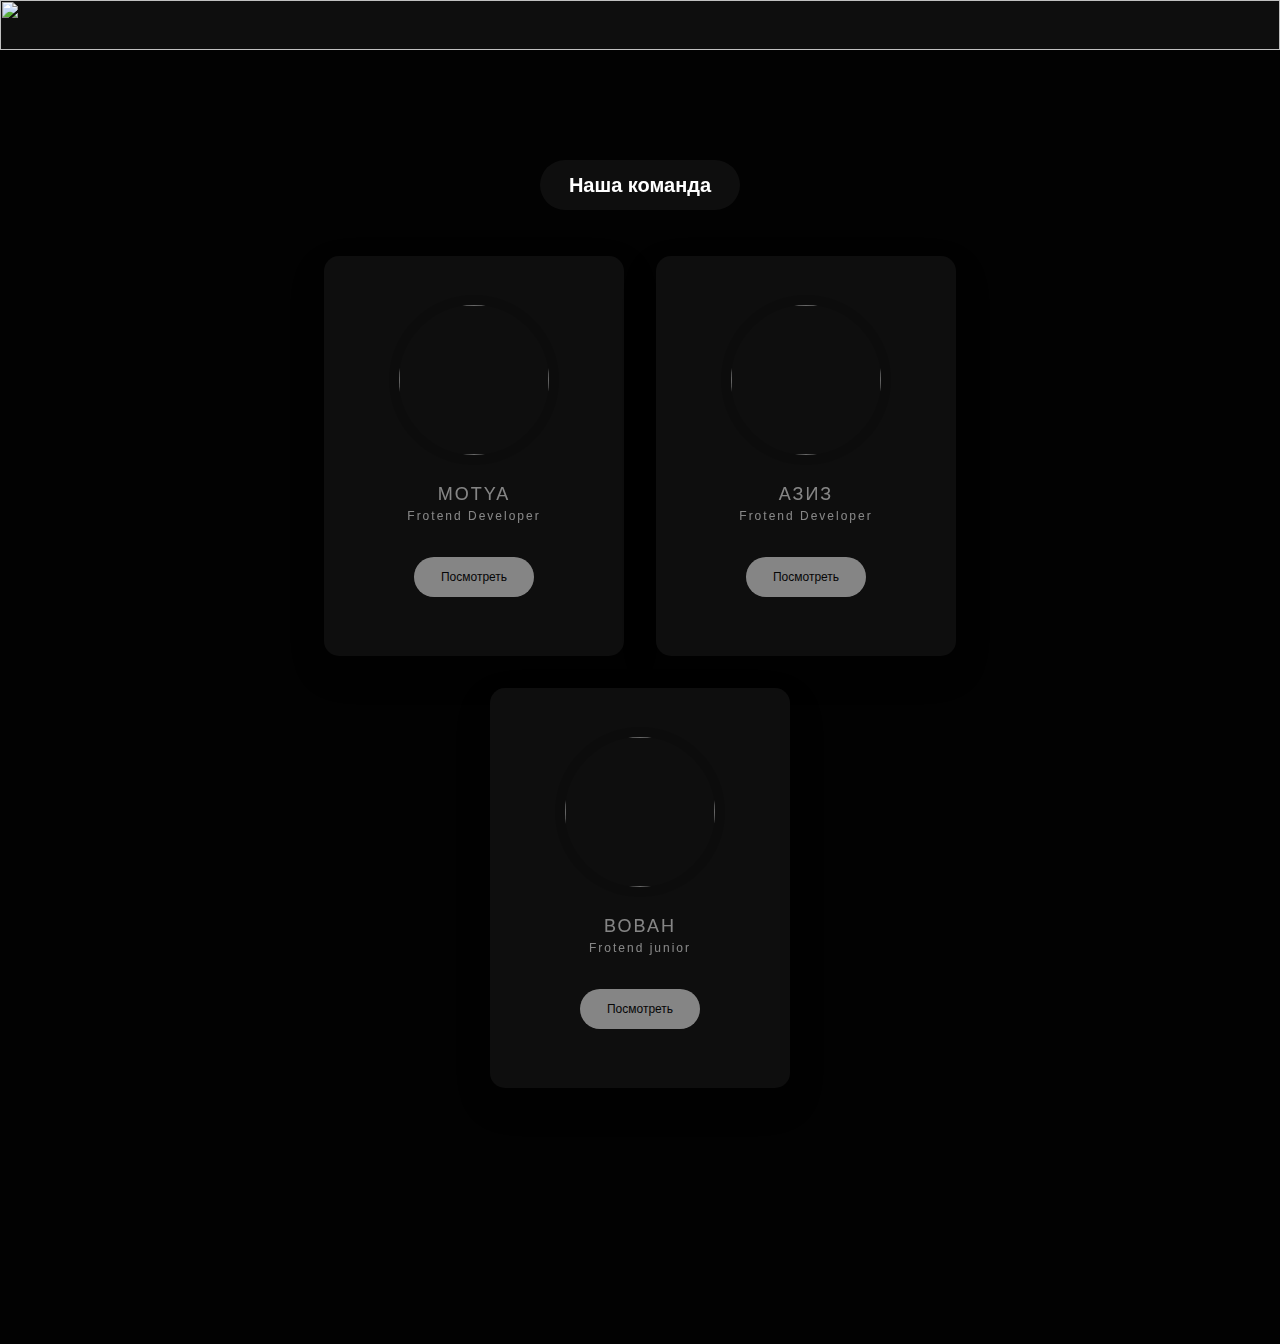
==== index.html @ e023a748 "Update index.html" ====
<!DOCTYPE html>
<html lang="ru">
<head>
  <meta charset="UTF-8">
  <meta http-equiv="X-UA-Compatible" content="IE=edge">
  <meta name="viewport" content="height=device-height,width=600,user-scalable=yes">
  <link rel="stylesheet" href="style.css">
  <link rel="icon" href="tools/favicon/favicon-192x192.png" type="image/x-icon">
  <title>TriangleT</title>
</head>
<body>
  
  <div class="wrap">
    <header>
        <div class="menu">
          <object type="image/svg+xml" data="https://svgshare.com/i/1BVm.svg" id="svg" width="50px" height="50px">
            <img src="https://svgshare.com/i/1BVm.svg">
        </object>
        </div>
    </header>
  </div>

  <div class="card-top">
    <div class="text-top">
      <h1>Наша команда</h1>
    </div>
  </div>
  <div class="container">
    <div class="card">
      <div class="content">
        <div class="img"><img src="https://i.imgur.com/iH5CVAs.jpeg" alt=""></div>
        <div class="cardContent">
          <h3>Motya <br><span>Frotend Developer</span></h3>
        </div>
        <a href="team/pageone/index.html">
            <Button>
                <span><b>Посмотреть</b></span>
            </Button>
          </a>
      </div>
    </div>
    <div class="card">
      <div class="content">
        <div class="img"><img src="https://i.imgur.com/CwDHk1o.jpeg" alt=""></div>
        <div class="cardContent">
          <h3>Азиз <br><span>Frotend Developer</span></h3>
        </div>
        <a href="team/padetwo/index.html">
            <Button>
                <span><b>Посмотреть</b></span>
            </Button>
          </a>
      </div>
  </div>
    <div class="card">
      <div class="content">
        <div class="img"><img src="https://i.imgur.com/VACjMqk.jpeg" alt=""></div>
        <div class="cardContent">
          <h3>Вован <br><span>Frotend junior</span></h3>
        </div>
        <a href="team/pagethree/index.html">
            <Button>
                <span><b>Посмотреть</b></span>
            </Button>
          </a>
      </div>
  </div>
    

  </div>
</body>
</html>
---- style.css ----
:root {
  -color: #0abab5;
  -color2: #1a1e27;
  -color3: #0a0a0a;
  -color4: #020202;

}

body {
    width: 100%;
    height: 100%;
    margin: 0;
    /* background-color: #54857a; */
    background-color: #020202;
  }

* {
  touch-action: none;
}
  
  h1,h2,h3,span,p {
    font-family: "Montserrat", -apple-system, BlinkMacSystemFont, "Segoe UI",
      "Roboto", "Oxygen", "Ubuntu", "Cantarell", "Fira Sans", "Droid Sans",
      "Helvetica Neue", sans-serif;
  }

  .menu {
    display: flex;
    justify-content: center;
    align-items: center;
    position: fixed;
    width: 100%;
    height: 50px;
    font-size: 10px;
    background-color: rgba(255,255,255,0.05);
    color: rgba(255,255,255,0.05);
  }

  .card-top {
    display: flex;
    justify-content: center;
    align-items: center;
    position: absolute;
    width: 100%;
    margin-top: 10em;
    color: #fff;
  }

  .text-top{
    display: flex;
    justify-content: center;
    align-items: center;
    height: 50px;
    width: 200px;
    border-radius: 60px;
    font-size: 10px;
    background-color: rgba(255,255,255,0.05)
  }

   .container {
     display: flex;
     flex-direction: row;
     justify-content: center;
     align-items: center;
     position: relative;
     z-index: 1;
     flex-wrap: wrap;
     padding: 15em;
  }
  
  .card {
    display: flex;
    position: relative;
    justify-content: center;
    align-items: center;
    flex-direction: column;
    width: 300px;
    height: 400px;
    margin: 1em;
    background: rgba(255,255,255,0.05);
    box-shadow: 0 15px 35px rgba(0,0,0,.2);
    border-radius: 15px;
    backdrop-filter: blur(40px);
  }
    
  .content {
    display: flex;
    justify-content: center;
    align-items: center;
    flex-direction: column;
    position: relative;
    opacity: 0.5;
    transition: 0.5s;
    width: 300px;
    height: 400px;
  }
    
    .img {
      position: relative;
      width: 150px; height: 150px;
      border-radius: 50%;
      overflow: hidden;
      border: 10px solid rgba(0,0,0,.25);
    }
  
  img {
    position: absolute;
    top: 0; left: 0;
    width: 100%;
    height: 100%;
    object-fit: cover;
  }
  
  .cardContent h3{ 
    color: #fff;
    text-transform: uppercase;
    letter-spacing: 2px;
    font-weight: 500;
    font-size: 18px;
    text-align: center;
    margin: 20px 0 10px;
    line-height: 1.1em;
  }
  span {
    font-size: 12px;
    font-weight: 300;
    text-transform: initial;
  }
  
  a {
    text-decoration: none;
    font-size: 24px;
  }
  
  button {
    display: flex;
    position: relative;
    justify-content: center;
    align-items: center;
    background-color: #fff;
    border-radius: 40px;
    cursor: pointer;
    border: none;
    padding: 15px;
    margin: 20px;
    height: 40px;
    width: 120px;
  }

  .menu:hover{
    opacity: 1;
    color: #fff;
  }

  .content:hover {
    opacity: 1;
    transform: translateY(-10px);
  }

  @media (min-width: 1200px){

  }

  @media (min-width: 992px){

  }

  @media (min-width: 768px){

  }

  @media (max-width: 480px){
    .card-top {
      width: 480px;
    }
  }
  @media (max-width: 320px){
    .card-top {
      width: 480px;
    }
  }
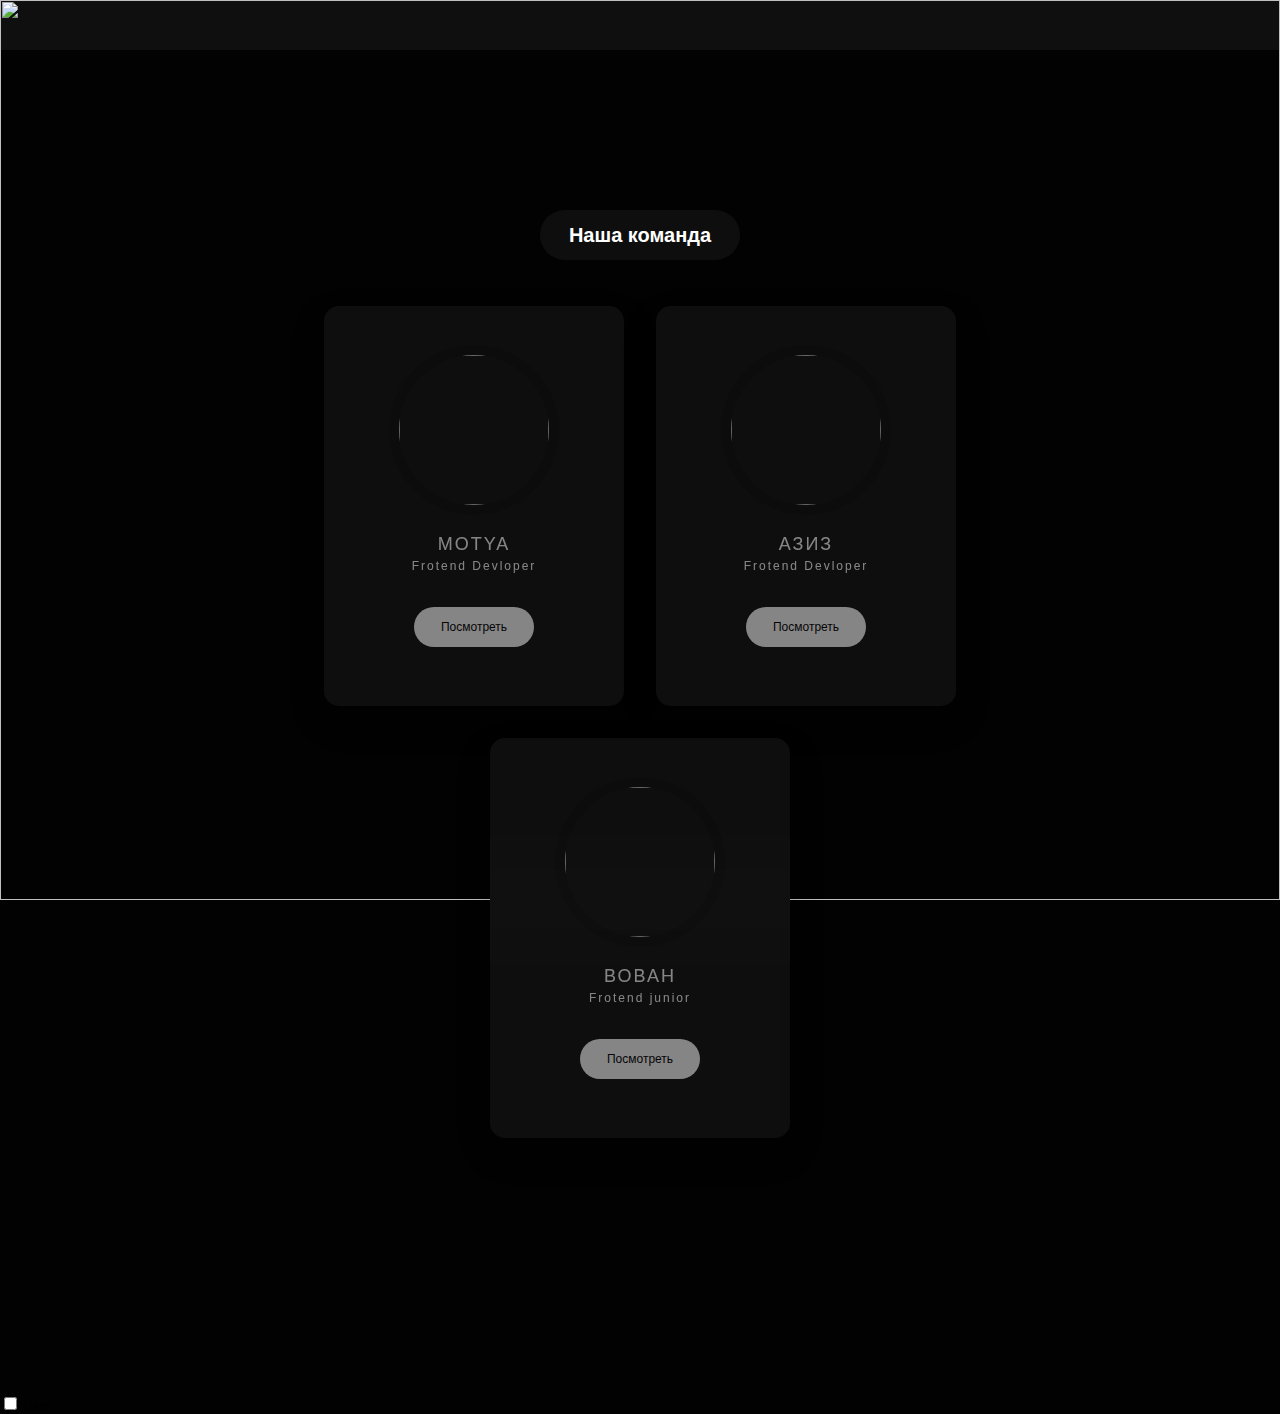
==== commit 4fca351f: "Update index.html" ====
--- a/index.html
+++ b/index.html
@@ -3,14 +3,14 @@
 <head>
   <meta charset="UTF-8">
   <meta http-equiv="X-UA-Compatible" content="IE=edge">
-  <meta name="viewport" content="height=device-height,width=600,user-scalable=yes">
+  <meta name="viewport" content="width=device-width, initial-scale=1.0">
   <link rel="stylesheet" href="style.css">
   <link rel="icon" href="tools/favicon/favicon-192x192.png" type="image/x-icon">
   <title>TriangleT</title>
 </head>
 <body>
-  
-  <div class="wrap">
+
+  <div class="header">
     <header>
         <div class="menu">
           <object type="image/svg+xml" data="https://svgshare.com/i/1BVm.svg" id="svg" width="50px" height="50px">
@@ -19,6 +19,20 @@
         </div>
     </header>
   </div>
+
+  <script>
+    var colorArray = [  " #81D8D0", "#020202" ]; // массив с цветами
+    var i = 0; // итератор
+    
+    function changeColor(){
+        document.body.style.background = colorArray[i]; 
+        i++;
+        if( i > colorArray.length - 1){
+            i = 0;
+        }
+    }
+    
+    </script>
 
   <div class="card-top">
     <div class="text-top">
@@ -30,7 +44,7 @@
       <div class="content">
         <div class="img"><img src="https://i.imgur.com/iH5CVAs.jpeg" alt=""></div>
         <div class="cardContent">
-          <h3>Motya <br><span>Frotend Developer</span></h3>
+          <h3>Motya <br><span>Frotend Devloper</span></h3>
         </div>
         <a href="team/pageone/index.html">
             <Button>
@@ -43,7 +57,7 @@
       <div class="content">
         <div class="img"><img src="https://i.imgur.com/CwDHk1o.jpeg" alt=""></div>
         <div class="cardContent">
-          <h3>Азиз <br><span>Frotend Developer</span></h3>
+          <h3>Азиз <br><span>Frotend Devloper</span></h3>
         </div>
         <a href="team/padetwo/index.html">
             <Button>
@@ -65,8 +79,11 @@
           </a>
       </div>
   </div>
-    
-
+  </div>
+    <div class="view-mod">
+      <input type="checkbox" class="dark-mod-toggle" id="dark-mod-toggle" onclick="javascript:changeColor();">
+      <label for="dark-mod-toggle"></label>
+    <span>Цвет</span>
   </div>
 </body>
 </html>
--- a/style.css
+++ b/style.css
@@ -14,26 +14,20 @@
     background-color: #020202;
   }
 
-* {
-  touch-action: none;
-}
-  
   h1,h2,h3,span,p {
     font-family: "Montserrat", -apple-system, BlinkMacSystemFont, "Segoe UI",
       "Roboto", "Oxygen", "Ubuntu", "Cantarell", "Fira Sans", "Droid Sans",
       "Helvetica Neue", sans-serif;
   }
 
-  .menu {
+header {
     display: flex;
     justify-content: center;
     align-items: center;
-    position: fixed;
     width: 100%;
     height: 50px;
     font-size: 10px;
-    background-color: rgba(255,255,255,0.05);
-    color: rgba(255,255,255,0.05);
+    background-color: #0f0f0f;
   }
 
   .card-top {
@@ -97,7 +91,8 @@
     
     .img {
       position: relative;
-      width: 150px; height: 150px;
+      width: 150px;
+      height: 150px;
       border-radius: 50%;
       overflow: hidden;
       border: 10px solid rgba(0,0,0,.25);
@@ -105,7 +100,8 @@
   
   img {
     position: absolute;
-    top: 0; left: 0;
+    top: 0;
+    left: 0;
     width: 100%;
     height: 100%;
     object-fit: cover;
@@ -157,25 +153,41 @@
     transform: translateY(-10px);
   }
 
-  @media (min-width: 1200px){
+  @media (max-width: 500px){
+    header {
+      width: 150%;
+      height: 1500px;
+    }
+    .text-top {
+      margin-left: 50%;
+    }
+    .container {
+      margin-left: 100px;
+    }
+  }
+  @media (max-width: 380px){
+    header {
+      width: 200%;
+      height: 1500px;
+    }
+    .text-top {
+      margin-left: 22rem;
+    }
+    .container {
+      margin-left: 100px;
+    }
 
   }
-
-  @media (min-width: 992px){
-
+  @media (max-width: 300px){
+    header {
+      width: 250%;
+      height: 1500px;
+    }
   }
 
-  @media (min-width: 768px){
-
-  }
-
-  @media (max-width: 480px){
-    .card-top {
-      width: 480px;
+  @media (max-width: 235px){
+    header {
+      width: 300%;
+      height: 1500px;
     }
   }
-  @media (max-width: 320px){
-    .card-top {
-      width: 480px;
-    }
-  }
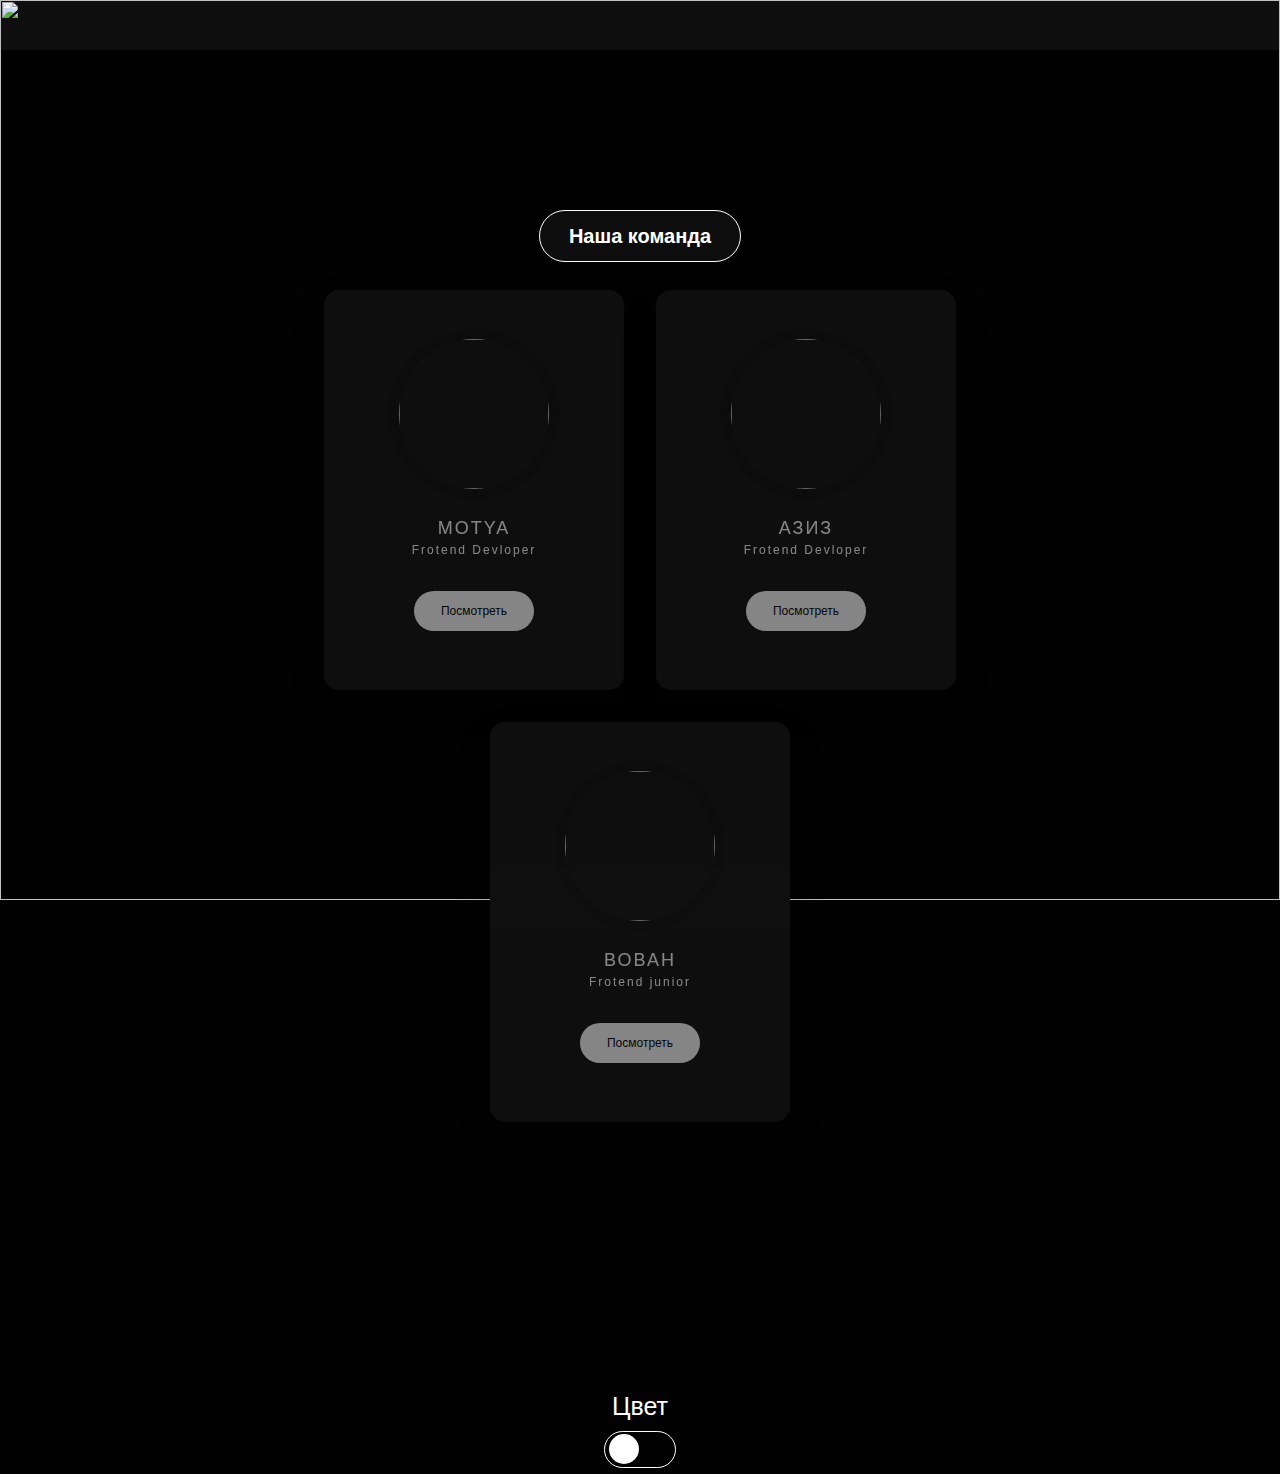
==== commit 2e638c8c: "Update index.html" ====
--- a/index.html
+++ b/index.html
@@ -10,7 +10,7 @@
 </head>
 <body>
 
-  <div class="header">
+  <div class="wrap">
     <header>
         <div class="menu">
           <object type="image/svg+xml" data="https://svgshare.com/i/1BVm.svg" id="svg" width="50px" height="50px">
--- a/style.css
+++ b/style.css
@@ -13,14 +13,14 @@
     /* background-color: #54857a; */
     background-color: #020202;
   }
-
+  
   h1,h2,h3,span,p {
     font-family: "Montserrat", -apple-system, BlinkMacSystemFont, "Segoe UI",
       "Roboto", "Oxygen", "Ubuntu", "Cantarell", "Fira Sans", "Droid Sans",
       "Helvetica Neue", sans-serif;
   }
 
-header {
+  header {
     display: flex;
     justify-content: center;
     align-items: center;
@@ -44,11 +44,12 @@
     display: flex;
     justify-content: center;
     align-items: center;
+    border: 1px solid #fff;
     height: 50px;
     width: 200px;
     border-radius: 60px;
     font-size: 10px;
-    background-color: rgba(255,255,255,0.05)
+    background-color: rgba(255,255,255,0.05);
   }
 
    .container {
@@ -59,7 +60,7 @@
      position: relative;
      z-index: 1;
      flex-wrap: wrap;
-     padding: 15em;
+     padding: 14em;
   }
   
   .card {
@@ -152,11 +153,72 @@
     opacity: 1;
     transform: translateY(-10px);
   }
+  
+.view-mod {
+  display: flex;
+  justify-content: center;
+  align-items: center;
+  flex-direction: column-reverse;
+  margin-top: 20px;
+  color: #fff;
+}
+
+.view-mod span {
+  font-size: 25px;
+  margin: 10px;
+}
+
+
+label {
+   width: 70px;
+   height: 35px;
+   position: relative;
+   display: block;
+   border: 1px solid #fff;
+   background: #ffffff00;
+   cursor: pointer;
+   border-radius: 25px; 
+   transition: 0.3s;
+}
+ 
+label:after {
+  content: '';
+  width: 30px;
+  height: 30px;
+  left: 4px;
+  top: 2px;
+  right: 2px;
+  position:absolute;
+  background: #fff;
+  border-radius: 50%;
+  transition: 0.3s;
+ }
+ 
+input {
+  width: 0;
+  height: 0;
+  visibility: hidden;
+}
+ 
+input:checked + label {
+  background: #ffffff00;
+  border: 1px solid #000;
+}
+ 
+input:checked + label::after {
+  content: '';
+  transform: translateX(105%);
+  background: #000;
+}
+
+input:checked + label + span {
+  color: #000;
+}
+
 
   @media (max-width: 500px){
     header {
       width: 150%;
-      height: 1500px;
     }
     .text-top {
       margin-left: 50%;
@@ -168,7 +230,6 @@
   @media (max-width: 380px){
     header {
       width: 200%;
-      height: 1500px;
     }
     .text-top {
       margin-left: 22rem;
@@ -181,13 +242,13 @@
   @media (max-width: 300px){
     header {
       width: 250%;
-      height: 1500px;
     }
   }
 
   @media (max-width: 235px){
     header {
       width: 300%;
-      height: 1500px;
-    }
-  }
+    }
+  }
+
+  
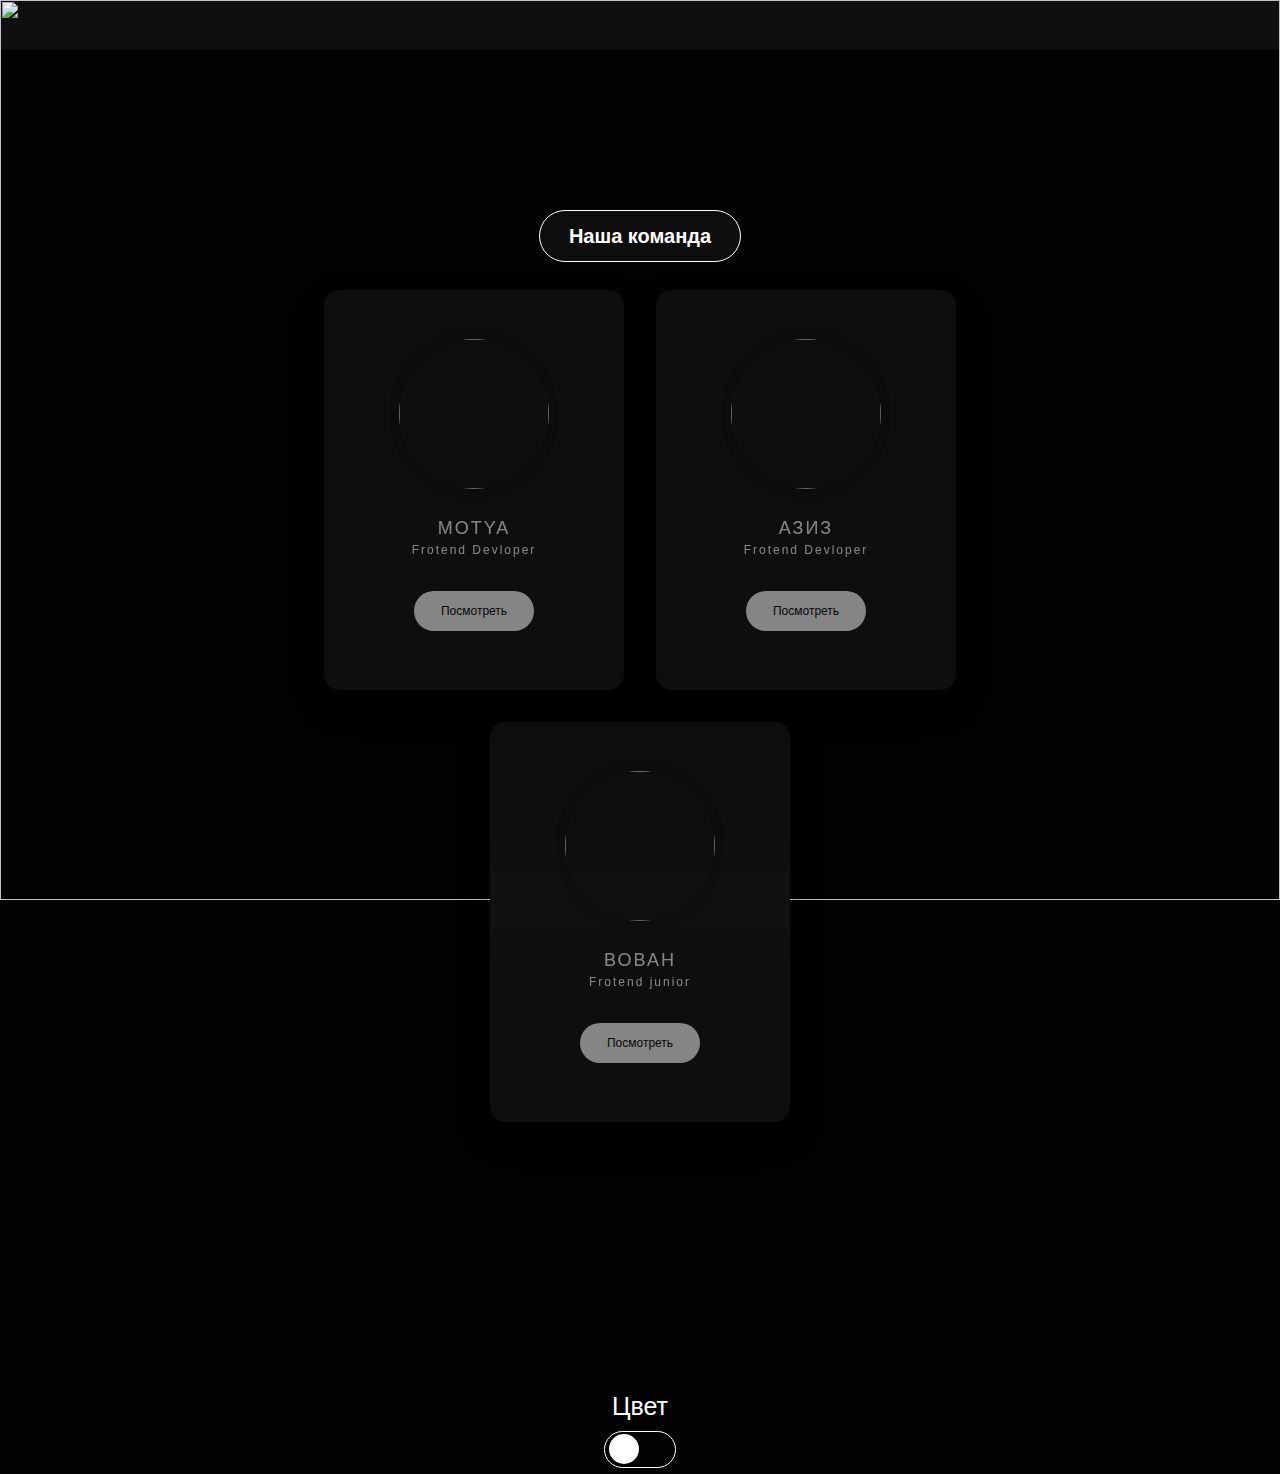
==== commit 33669323: "Update index.html" ====
--- a/index.html
+++ b/index.html
@@ -10,6 +10,10 @@
 </head>
 <body>
 
+  <div class="background">
+    <img src='https://i.postimg.cc/Pq0P7b8D/Picsart-24-10-29-13-33-38-066.png' border='0'/>
+  </div>
+
   <div class="wrap">
     <header>
         <div class="menu">
@@ -19,20 +23,6 @@
         </div>
     </header>
   </div>
-
-  <script>
-    var colorArray = [  " #81D8D0", "#020202" ]; // массив с цветами
-    var i = 0; // итератор
-    
-    function changeColor(){
-        document.body.style.background = colorArray[i]; 
-        i++;
-        if( i > colorArray.length - 1){
-            i = 0;
-        }
-    }
-    
-    </script>
 
   <div class="card-top">
     <div class="text-top">
@@ -79,11 +69,16 @@
           </a>
       </div>
   </div>
-  </div>
+</div>
+  
+
     <div class="view-mod">
-      <input type="checkbox" class="dark-mod-toggle" id="dark-mod-toggle" onclick="javascript:changeColor();">
-      <label for="dark-mod-toggle"></label>
-    <span>Цвет</span>
-  </div>
+        <input type="checkbox" class="dark-mod-toggle" id="dark-mod-toggle" onclick="javascript:changeColor();">
+        <label for="dark-mod-toggle"></label>
+        <span>Цвет</span>
+    </div>
+
+  <script src="scripts.js"></script>
+
 </body>
 </html>
--- a/style.css
+++ b/style.css
@@ -226,6 +226,9 @@
     .container {
       margin-left: 100px;
     }
+    .view-mod {
+      margin: -10px 0 80px 240px;
+    }
   }
   @media (max-width: 380px){
     header {
@@ -234,6 +237,9 @@
     .text-top {
       margin-left: 22rem;
     }
+    .view-mod {
+      margin: -10px 0 80px 240px;
+    }
     .container {
       margin-left: 100px;
     }
@@ -243,12 +249,18 @@
     header {
       width: 250%;
     }
+    .view-mod {
+      margin: -10px 0 80px 240px;
+    }
   }
 
   @media (max-width: 235px){
     header {
       width: 300%;
     }
-  }
-
-  
+    .view-mod {
+      margin: -10px 0 80px 240px;
+    }
+  }
+
+  
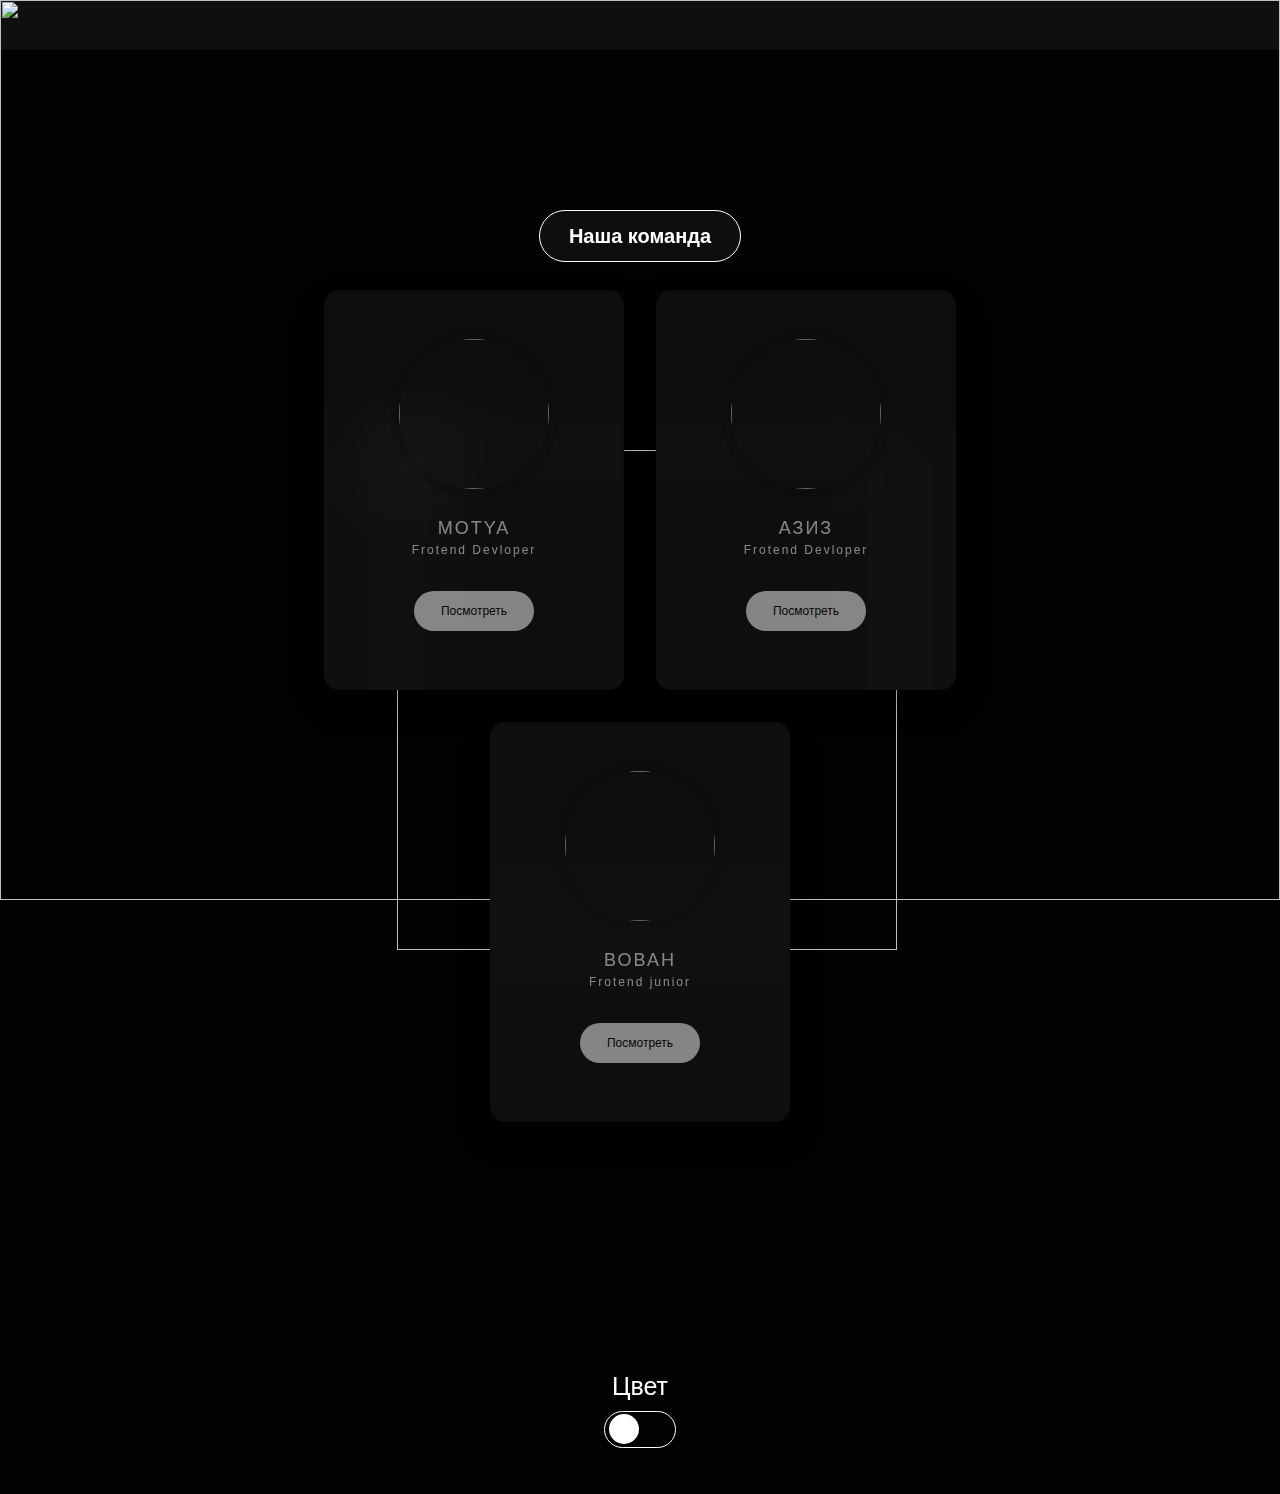
==== commit 4aff37b4: "Update index.html" ====
--- a/index.html
+++ b/index.html
@@ -6,6 +6,7 @@
   <meta name="viewport" content="width=device-width, initial-scale=1.0">
   <link rel="stylesheet" href="style.css">
   <link rel="icon" href="tools/favicon/favicon-192x192.png" type="image/x-icon">
+  <link rel="stylesheet" href="adaptive/media.css">
   <title>TriangleT</title>
 </head>
 <body>
--- a/style.css
+++ b/style.css
@@ -10,8 +10,8 @@
     width: 100%;
     height: 100%;
     margin: 0;
-    /* background-color: #54857a; */
     background-color: #020202;
+
   }
   
   h1,h2,h3,span,p {
@@ -28,6 +28,15 @@
     height: 50px;
     font-size: 10px;
     background-color: #0f0f0f;
+  }
+
+   .background {
+    position: fixed;
+    top: 50%;
+    left: 37%;
+    width: 500px;
+    height: 500px;
+    z-index: -1;
   }
 
   .card-top {
@@ -159,7 +168,7 @@
   justify-content: center;
   align-items: center;
   flex-direction: column-reverse;
-  margin-top: 20px;
+  margin-bottom: 40px;
   color: #fff;
 }
 
@@ -216,6 +225,32 @@
 }
 
 
+  @media (max-width: 1443px) {
+    .background {
+      left: 31%;
+    }
+  }
+
+  @media (max-width: 1100px) {
+    .background {
+      left: 26%;
+    }
+  }
+
+  @media (max-width: 840px) {
+    .background {
+      left: 20%;
+    }
+  }
+
+  @media (max-width: 640px) {
+    .background {
+      left: 15%;
+    }
+  }
+
+
+
   @media (max-width: 500px){
     header {
       width: 150%;
@@ -263,4 +298,4 @@
     }
   }
 
-  
+  --- a/adaptive/media.css
+++ b/adaptive/media.css
@@ -0,0 +1 @@
+
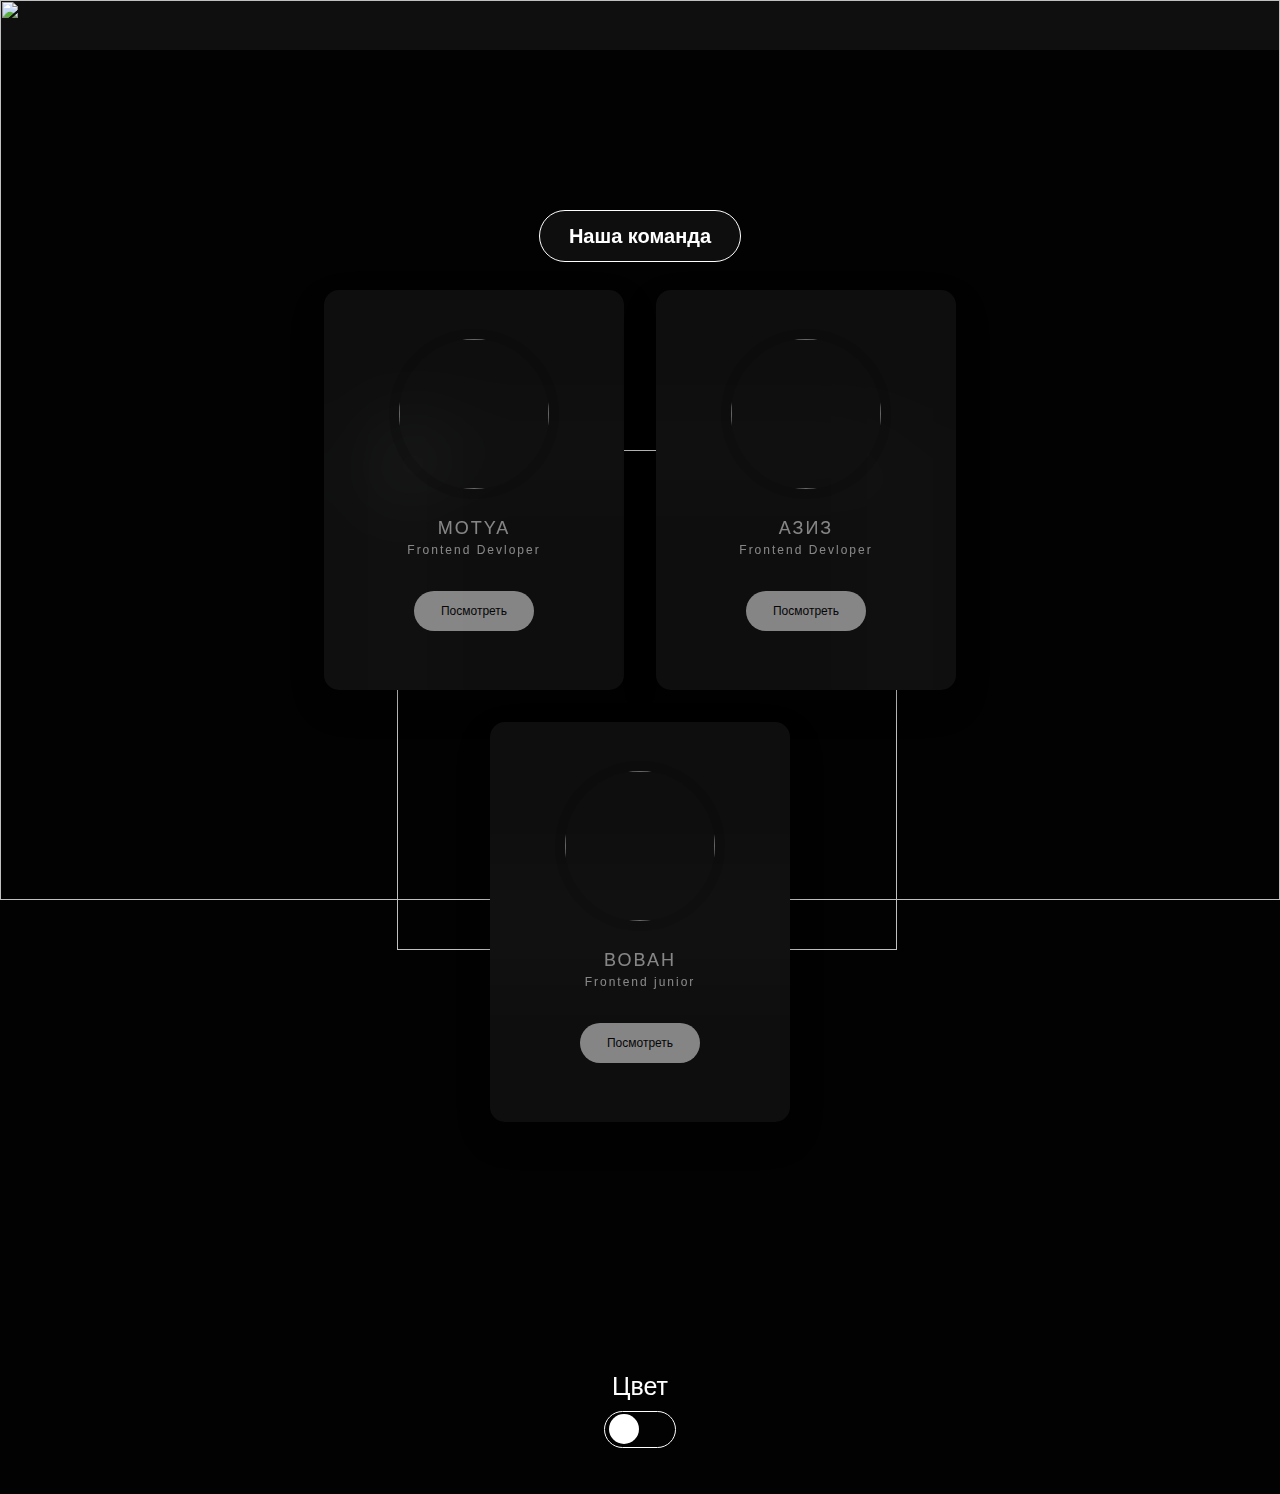
==== commit 0c2b6e92: "Update index.html" ====
--- a/index.html
+++ b/index.html
@@ -5,8 +5,8 @@
   <meta http-equiv="X-UA-Compatible" content="IE=edge">
   <meta name="viewport" content="width=device-width, initial-scale=1.0">
   <link rel="stylesheet" href="style.css">
+  <link rel="stylesheet" href="adaptive/media.css">
   <link rel="icon" href="tools/favicon/favicon-192x192.png" type="image/x-icon">
-  <link rel="stylesheet" href="adaptive/media.css">
   <title>TriangleT</title>
 </head>
 <body>
@@ -35,7 +35,7 @@
       <div class="content">
         <div class="img"><img src="https://i.imgur.com/iH5CVAs.jpeg" alt=""></div>
         <div class="cardContent">
-          <h3>Motya <br><span>Frotend Devloper</span></h3>
+          <h3>Motya <br><span>Frontend Devloper</span></h3>
         </div>
         <a href="team/pageone/index.html">
             <Button>
@@ -48,7 +48,7 @@
       <div class="content">
         <div class="img"><img src="https://i.imgur.com/CwDHk1o.jpeg" alt=""></div>
         <div class="cardContent">
-          <h3>Азиз <br><span>Frotend Devloper</span></h3>
+          <h3>Азиз <br><span>Frontend Devloper</span></h3>
         </div>
         <a href="team/padetwo/index.html">
             <Button>
@@ -61,7 +61,7 @@
       <div class="content">
         <div class="img"><img src="https://i.imgur.com/VACjMqk.jpeg" alt=""></div>
         <div class="cardContent">
-          <h3>Вован <br><span>Frotend junior</span></h3>
+          <h3>Вован <br><span>Frontend junior</span></h3>
         </div>
         <a href="team/pagethree/index.html">
             <Button>
--- a/style.css
+++ b/style.css
@@ -222,80 +222,4 @@
 
 input:checked + label + span {
   color: #000;
-}
-
-
-  @media (max-width: 1443px) {
-    .background {
-      left: 31%;
-    }
-  }
-
-  @media (max-width: 1100px) {
-    .background {
-      left: 26%;
-    }
-  }
-
-  @media (max-width: 840px) {
-    .background {
-      left: 20%;
-    }
-  }
-
-  @media (max-width: 640px) {
-    .background {
-      left: 15%;
-    }
-  }
-
-
-
-  @media (max-width: 500px){
-    header {
-      width: 150%;
-    }
-    .text-top {
-      margin-left: 50%;
-    }
-    .container {
-      margin-left: 100px;
-    }
-    .view-mod {
-      margin: -10px 0 80px 240px;
-    }
-  }
-  @media (max-width: 380px){
-    header {
-      width: 200%;
-    }
-    .text-top {
-      margin-left: 22rem;
-    }
-    .view-mod {
-      margin: -10px 0 80px 240px;
-    }
-    .container {
-      margin-left: 100px;
-    }
-
-  }
-  @media (max-width: 300px){
-    header {
-      width: 250%;
-    }
-    .view-mod {
-      margin: -10px 0 80px 240px;
-    }
-  }
-
-  @media (max-width: 235px){
-    header {
-      width: 300%;
-    }
-    .view-mod {
-      margin: -10px 0 80px 240px;
-    }
-  }
-
-  +} 
--- a/adaptive/media.css
+++ b/adaptive/media.css
@@ -1 +1,72 @@
+ @media (max-width: 1443px) {
+    .background {
+      left: 31%;
+    }
+  }
 
+  @media (max-width: 1100px) {
+    .background {
+      left: 26%;
+    }
+  }
+
+  @media (max-width: 840px) {
+    .background {
+      left: 20%;
+    }
+  }
+
+  @media (max-width: 640px) {
+    .background {
+      left: 15%;
+    }
+  }
+
+
+
+  @media (max-width: 500px){
+    header {
+      width: 150%;
+    }
+    .text-top {
+      margin-left: 50%;
+    }
+    .container {
+      margin-left: 100px;
+    }
+    .view-mod {
+      margin: -10px 0 80px 240px;
+    }
+  }
+  @media (max-width: 380px){
+    header {
+      width: 200%;
+    }
+    .text-top {
+      margin-left: 22rem;
+    }
+    .view-mod {
+      margin: -10px 0 80px 240px;
+    }
+    .container {
+      margin-left: 100px;
+    }
+
+  }
+  @media (max-width: 300px){
+    header {
+      width: 250%;
+    }
+    .view-mod {
+      margin: -10px 0 80px 240px;
+    }
+  }
+
+  @media (max-width: 235px){
+    header {
+      width: 300%;
+    }
+    .view-mod {
+      margin: -10px 0 80px 240px;
+    }
+  }
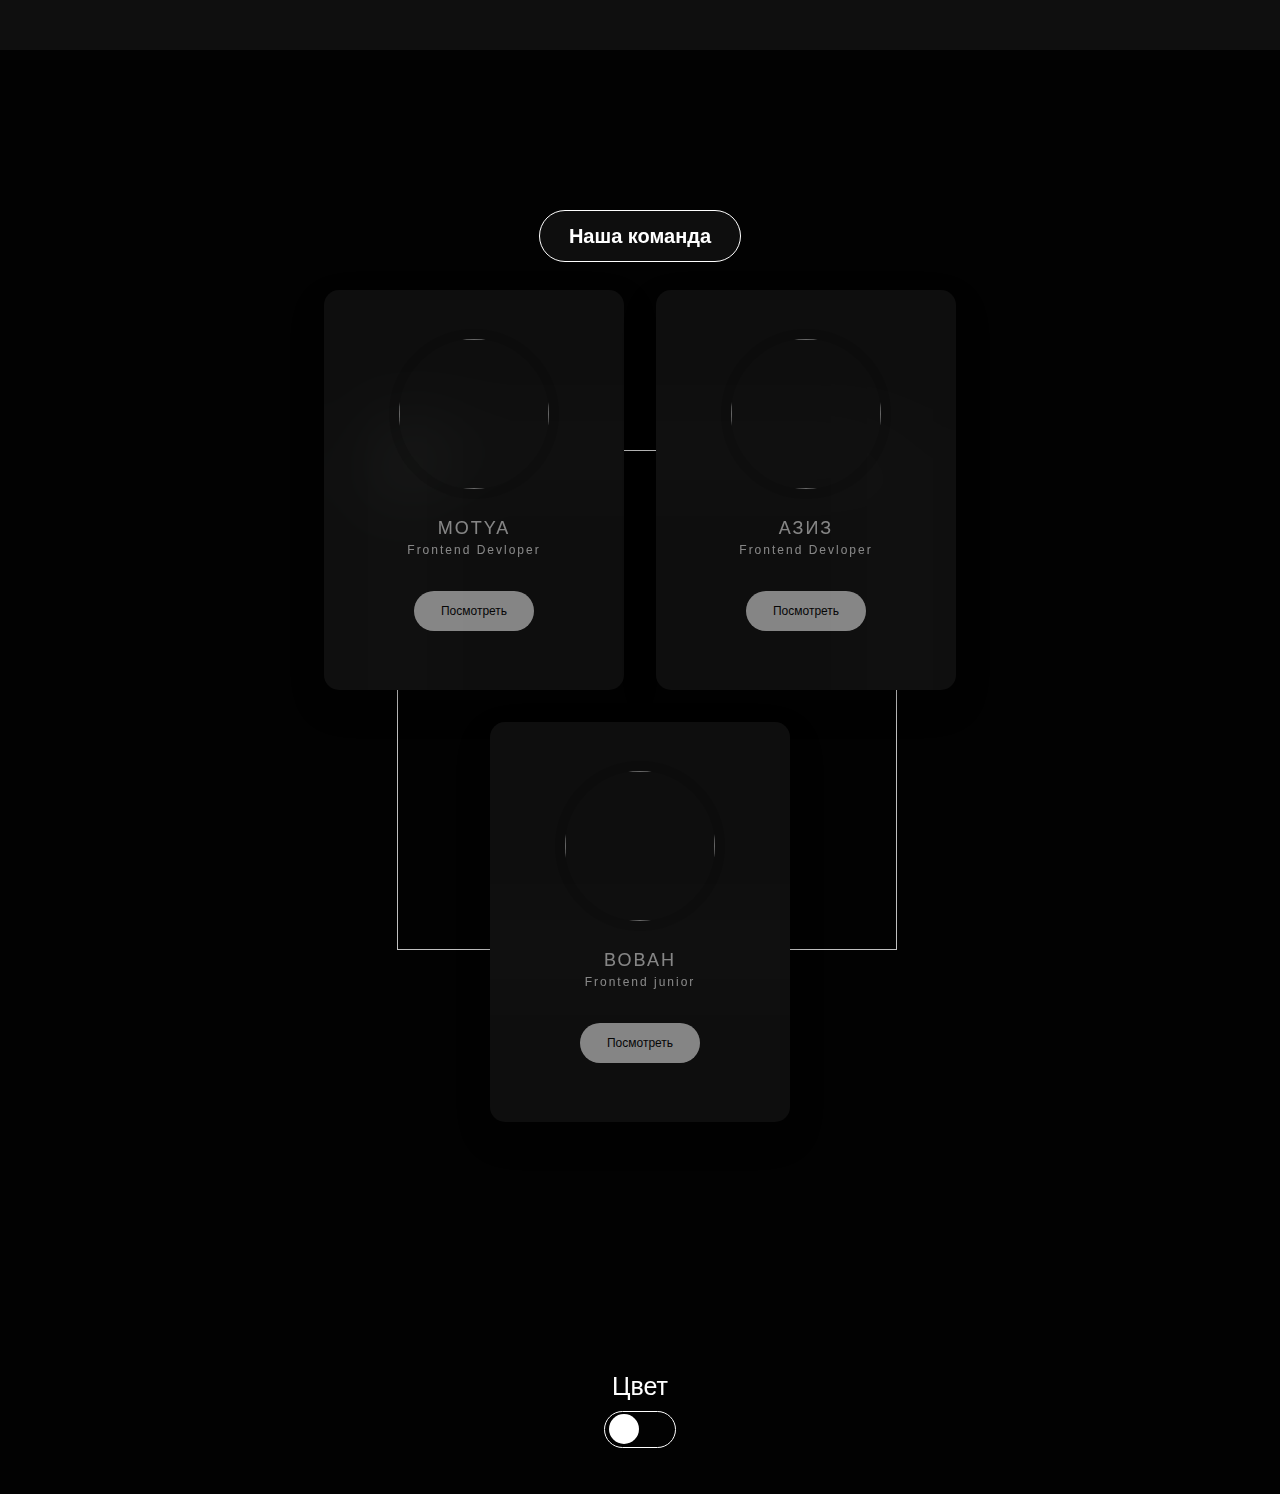
==== commit 1590feb2: "Update index.html" ====
--- a/index.html
+++ b/index.html
@@ -18,9 +18,9 @@
   <div class="wrap">
     <header>
         <div class="menu">
-          <object type="image/svg+xml" data="https://svgshare.com/i/1BVm.svg" id="svg" width="50px" height="50px">
+<!--           <object type="image/svg+xml" data="https://svgshare.com/i/1BVm.svg" id="svg" width="50px" height="50px">
             <img src="https://svgshare.com/i/1BVm.svg">
-        </object>
+        </object> -->
         </div>
     </header>
   </div>
